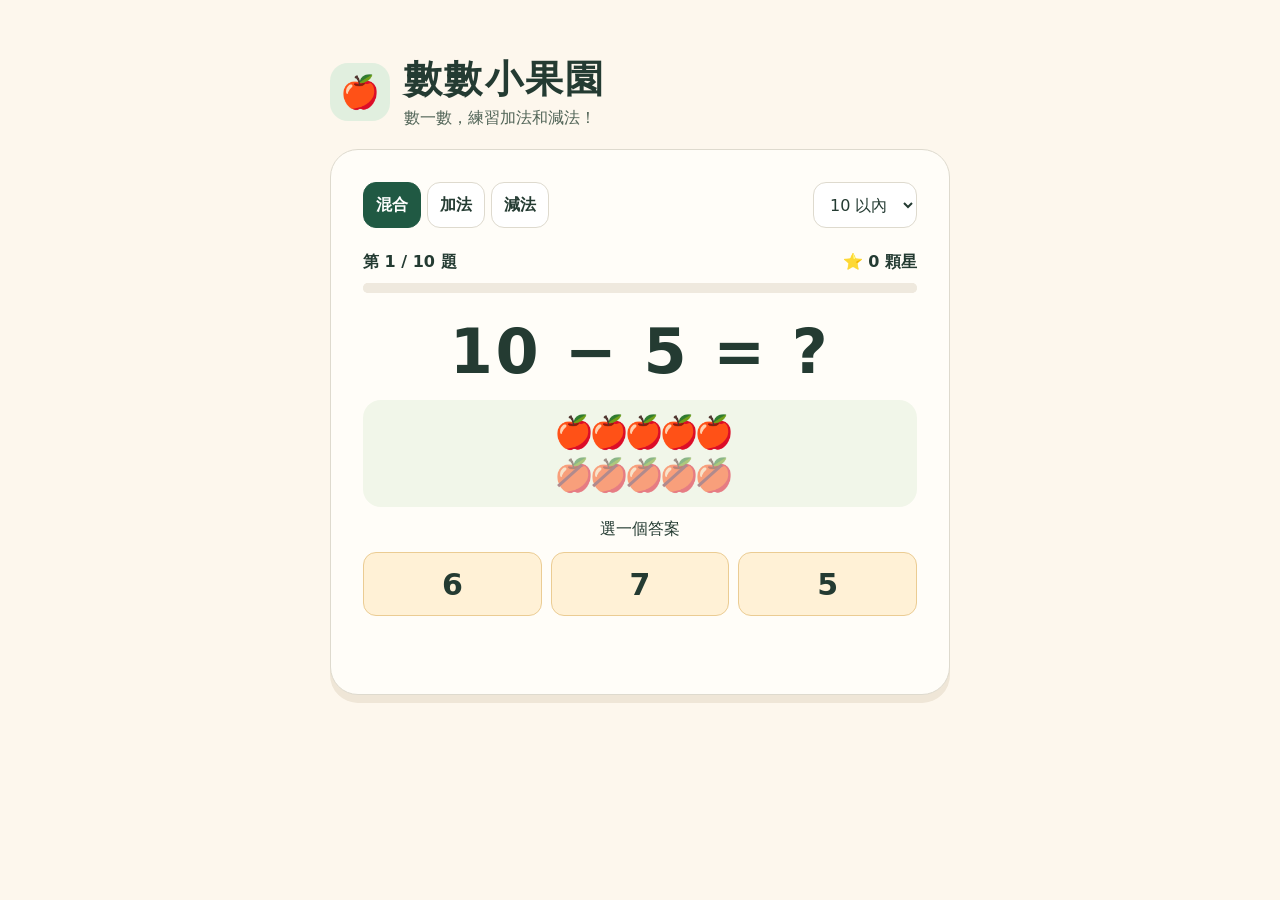
==== index.html @ 79a71873 "新增數數小果園加減法遊戲" ====
<!doctype html>
<html lang="zh-Hant">
<head>
<meta charset="utf-8">
<meta name="viewport" content="width=device-width, initial-scale=1">
<meta name="theme-color" content="#fdf7ed">
<title>數數小果園</title>
<style>
:root{color-scheme:light;--paper:#fdf7ed;--ink:#243b32;--green:#205943;--mint:#e1efdf;--line:#dedace;--gold:#ffcd74}
*{box-sizing:border-box}
body{margin:0;background:var(--paper);color:var(--ink);font-family:system-ui,"PingFang TC","Microsoft JhengHei",sans-serif}
main{width:min(100% - 28px,620px);margin:clamp(20px,6vh,62px) auto}
header{display:flex;align-items:center;gap:14px;margin-bottom:20px}
.logo{background:var(--mint);border-radius:18px;padding:10px;font-size:32px}
h1,h2,p{margin:0}
h1{font-size:clamp(26px,6vw,38px);letter-spacing:.06em}
header p{margin-top:3px;color:#526558}
.card{padding:clamp(17px,5vw,32px);border:1px solid var(--line);border-radius:28px;background:#fffdf8;box-shadow:0 8px 0 #efe6d7}
.controls,.status{display:flex;justify-content:space-between;align-items:center;flex-wrap:wrap;gap:10px}
.modes{display:flex;gap:6px}
button,select{font:inherit;color:inherit;min-height:46px;border:1px solid var(--line);border-radius:13px;background:white;padding:6px 12px}
button{cursor:pointer;font-weight:700;touch-action:manipulation}
button:focus-visible,select:focus-visible{outline:3px solid #916513;outline-offset:3px}
button[aria-pressed=true],.primary{background:var(--green);color:white;border-color:var(--green)}
.status{margin:24px 0 10px;font-weight:700}
progress{display:block;width:100%;height:10px;appearance:none;border:0;border-radius:20px;background:#efe9de}
progress::-webkit-progress-bar{border-radius:20px;background:#efe9de}
progress::-webkit-progress-value{border-radius:20px;background:var(--green)}
progress::-moz-progress-bar{border-radius:20px;background:var(--green)}
.play,.result{text-align:center;margin-top:22px}
h2{font-size:clamp(36px,10vw,62px);letter-spacing:.04em}
.fruit-board{display:flex;align-items:center;justify-content:center;gap:12px;min-height:100px;margin:12px 0;background:#f1f6e9;border-radius:18px;padding:12px}
.fruit-group{display:grid;grid-template-columns:repeat(5,minmax(0,1em));justify-content:center;gap:3px;font-size:clamp(18px,5vw,32px);line-height:1.25}
.fruit-group.add{display:flex;flex-wrap:wrap;max-width:5.5em}
.fruit{position:relative}
.removed{opacity:.52}
.removed::after{content:"";position:absolute;inset:48% 0 auto;height:3px;background:#76283b;transform:rotate(-42deg)}
.options{display:grid;grid-template-columns:repeat(3,1fr);gap:9px;margin-top:12px}
.options button{min-height:64px;font-size:30px;background:#fff1d6;border-color:#ebcc93}
.options button.wrong{background:#fbebeb;color:#843343}
.options button.right{background:var(--mint);color:var(--green);border-color:var(--green)}
.feedback{min-height:1.5em;margin:14px 0 8px;font-weight:700}
.primary{width:100%;min-height:50px}
.result p{margin:14px 0 22px}
[hidden]{display:none!important}
</style>
</head>
<body>
<main>
  <header>
    <span class="logo" aria-hidden="true">🍎</span>
    <div><h1>數數小果園</h1><p>數一數，練習加法和減法！</p></div>
  </header>
  <section class="card" aria-label="加減法練習">
    <div class="controls">
      <div class="modes" role="group" aria-label="題型">
        <button type="button" data-mode="mixed" aria-pressed="true">混合</button>
        <button type="button" data-mode="add" aria-pressed="false">加法</button>
        <button type="button" data-mode="subtract" aria-pressed="false">減法</button>
      </div>
      <select id="limit" aria-label="數字範圍"><option value="5">5 以內</option><option value="10" selected>10 以內</option></select>
    </div>
    <div class="status"><span id="round"></span><span id="stars"></span></div>
    <progress id="progress" max="10" value="0" aria-label="答題進度"></progress>
    <div class="play" id="play">
      <h2 id="equation" tabindex="-1"></h2>
      <div class="fruit-board" id="fruit-board" role="img"></div>
      <p id="instruction">選一個答案</p>
      <div class="options" id="options" role="group" aria-labelledby="instruction"></div>
      <p id="feedback" class="feedback" role="status"></p>
      <button type="button" id="next" class="primary" hidden>下一題</button>
    </div>
    <div class="result" id="result" hidden>
      <h2 id="result-title" tabindex="-1">闖關完成！</h2>
      <p id="summary"></p>
      <button type="button" id="restart" class="primary">再玩一次</button>
    </div>
    <noscript>請開啟 JavaScript，才能開始遊戲。</noscript>
  </section>
</main>
<script>
"use strict";

const roundSize = 10;
const ui = Object.fromEntries(
  ["limit", "round", "stars", "progress", "play", "equation", "fruit-board",
    "options", "feedback", "next", "result", "result-title", "summary", "restart"]
    .map(id => [id, document.getElementById(id)])
);
const modeButtons = document.querySelectorAll("[data-mode]");
let mode = "mixed";
let questions = [];
let index = 0;
let score = 0;
let answered = false;

function shuffle(items) {
  for (let i = items.length - 1; i > 0; i--) {
    const j = Math.floor(Math.random() * (i + 1));
    [items[i], items[j]] = [items[j], items[i]];
  }
  return items;
}

function newRound(focus = false) {
  const limit = Number(ui.limit.value);
  const additions = [];
  const subtractions = [];
  for (let a = 0; a <= limit; a++) {
    for (let b = 0; b <= limit; b++) {
      if (a + b <= limit) additions.push({a, b, sign: "+", answer: a + b});
      if (b <= a) subtractions.push({a, b, sign: "−", answer: a - b});
    }
  }
  shuffle(additions);
  shuffle(subtractions);
  if (mode === "mixed") {
    questions = shuffle([...additions.slice(0, 5), ...subtractions.slice(0, 5)]);
  } else {
    questions = (mode === "add" ? additions : subtractions).slice(0, roundSize);
  }
  index = 0;
  score = 0;
  ui.play.hidden = false;
  ui.result.hidden = true;
  showQuestion(focus);
}

function fruitGroup(count, removed = 0, isAdd = false) {
  const group = document.createElement("span");
  group.className = isAdd ? "fruit-group add" : "fruit-group";
  if (count === 0) {
    group.textContent = "0";
    return group;
  }
  for (let i = 0; i < count; i++) {
    const fruit = document.createElement("span");
    fruit.className = i >= count - removed ? "fruit removed" : "fruit";
    fruit.textContent = "🍎";
    group.append(fruit);
  }
  return group;
}

function showQuestion(focus) {
  const {a, b, sign, answer} = questions[index];
  const add = sign === "+";
  answered = false;
  ui.round.textContent = "第 " + (index + 1) + " / " + roundSize + " 題";
  ui.stars.textContent = "⭐ " + score + " 顆星";
  ui.progress.value = index;
  ui.equation.textContent = a + " " + sign + " " + b + " = ?";
  ui["fruit-board"].replaceChildren();
  if (add) {
    const plus = document.createElement("span");
    plus.textContent = "+";
    ui["fruit-board"].append(fruitGroup(a, 0, true), plus, fruitGroup(b, 0, true));
    ui["fruit-board"].setAttribute("aria-label", a + " 顆蘋果，再加 " + b + " 顆");
  } else {
    ui["fruit-board"].append(fruitGroup(a, b));
    ui["fruit-board"].setAttribute("aria-label", a + " 顆蘋果，劃掉 " + b + " 顆");
  }
  ui.options.replaceChildren();
  ui.feedback.textContent = "";
  ui.next.hidden = true;
  ui.next.textContent = index === roundSize - 1 ? "看結果" : "下一題";
  const candidates = Array.from({length: Number(ui.limit.value) + 1}, (_, n) => n)
    .filter(n => n !== answer);
  const choices = shuffle([answer, ...shuffle(candidates).slice(0, 2)]);
  for (const choice of choices) {
    const button = document.createElement("button");
    button.type = "button";
    button.textContent = choice;
    button.addEventListener("click", () => checkAnswer(button, choice === answer));
    ui.options.append(button);
  }
  if (focus) ui.equation.focus();
}

function checkAnswer(button, correct) {
  if (answered) return;
  if (!correct) {
    button.classList.add("wrong");
    button.disabled = true;
    ui.feedback.textContent = "再數一次蘋果，試試看！";
    ui.options.querySelector("button:not(:disabled)").focus();
    return;
  }
  answered = true;
  score++;
  button.classList.add("right");
  for (const option of ui.options.children) option.disabled = true;
  ui.stars.textContent = "⭐ " + score + " 顆星";
  ui.progress.value = score;
  ui.feedback.textContent = "答對了！得到一顆星 ⭐";
  ui.next.hidden = false;
  ui.next.focus();
}

ui.next.addEventListener("click", () => {
  index++;
  if (index < roundSize) {
    showQuestion(true);
    return;
  }
  ui.play.hidden = true;
  ui.result.hidden = false;
  ui.summary.textContent = "你完成了 " + roundSize + " 題，收集到 " + score + " 顆星！";
  ui["result-title"].focus();
});

for (const button of modeButtons) {
  button.addEventListener("click", () => {
    if (button.dataset.mode === mode) return;
    mode = button.dataset.mode;
    for (const item of modeButtons) {
      item.setAttribute("aria-pressed", String(item === button));
    }
    newRound();
  });
}
ui.limit.addEventListener("change", () => newRound());
ui.restart.addEventListener("click", () => newRound(true));
newRound();
</script>
</body>
</html>
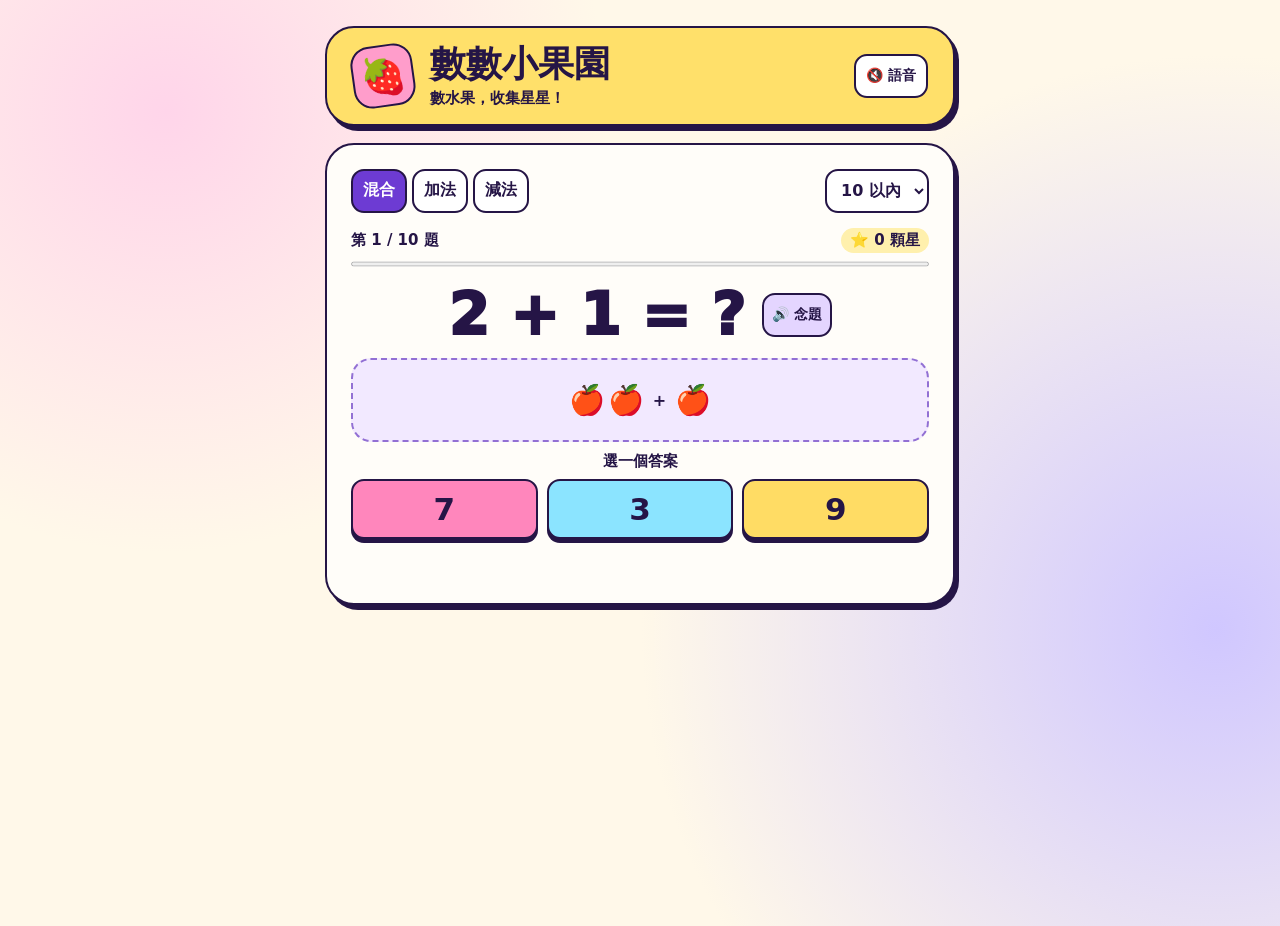
==== commit 75a05ac8: "更新數數小果園配色、動畫與台灣華語語音" ====
--- a/index.html
+++ b/index.html
@@ -3,53 +3,197 @@
 <head>
 <meta charset="utf-8">
 <meta name="viewport" content="width=device-width, initial-scale=1">
-<meta name="theme-color" content="#fdf7ed">
+<meta name="theme-color" content="#ffe06a">
 <title>數數小果園</title>
 <style>
-:root{color-scheme:light;--paper:#fdf7ed;--ink:#243b32;--green:#205943;--mint:#e1efdf;--line:#dedace;--gold:#ffcd74}
-*{box-sizing:border-box}
-body{margin:0;background:var(--paper);color:var(--ink);font-family:system-ui,"PingFang TC","Microsoft JhengHei",sans-serif}
-main{width:min(100% - 28px,620px);margin:clamp(20px,6vh,62px) auto}
-header{display:flex;align-items:center;gap:14px;margin-bottom:20px}
-.logo{background:var(--mint);border-radius:18px;padding:10px;font-size:32px}
-h1,h2,p{margin:0}
-h1{font-size:clamp(26px,6vw,38px);letter-spacing:.06em}
-header p{margin-top:3px;color:#526558}
-.card{padding:clamp(17px,5vw,32px);border:1px solid var(--line);border-radius:28px;background:#fffdf8;box-shadow:0 8px 0 #efe6d7}
-.controls,.status{display:flex;justify-content:space-between;align-items:center;flex-wrap:wrap;gap:10px}
-.modes{display:flex;gap:6px}
-button,select{font:inherit;color:inherit;min-height:46px;border:1px solid var(--line);border-radius:13px;background:white;padding:6px 12px}
-button{cursor:pointer;font-weight:700;touch-action:manipulation}
-button:focus-visible,select:focus-visible{outline:3px solid #916513;outline-offset:3px}
-button[aria-pressed=true],.primary{background:var(--green);color:white;border-color:var(--green)}
-.status{margin:24px 0 10px;font-weight:700}
-progress{display:block;width:100%;height:10px;appearance:none;border:0;border-radius:20px;background:#efe9de}
-progress::-webkit-progress-bar{border-radius:20px;background:#efe9de}
-progress::-webkit-progress-value{border-radius:20px;background:var(--green)}
-progress::-moz-progress-bar{border-radius:20px;background:var(--green)}
-.play,.result{text-align:center;margin-top:22px}
-h2{font-size:clamp(36px,10vw,62px);letter-spacing:.04em}
-.fruit-board{display:flex;align-items:center;justify-content:center;gap:12px;min-height:100px;margin:12px 0;background:#f1f6e9;border-radius:18px;padding:12px}
-.fruit-group{display:grid;grid-template-columns:repeat(5,minmax(0,1em));justify-content:center;gap:3px;font-size:clamp(18px,5vw,32px);line-height:1.25}
-.fruit-group.add{display:flex;flex-wrap:wrap;max-width:5.5em}
-.fruit{position:relative}
-.removed{opacity:.52}
-.removed::after{content:"";position:absolute;inset:48% 0 auto;height:3px;background:#76283b;transform:rotate(-42deg)}
-.options{display:grid;grid-template-columns:repeat(3,1fr);gap:9px;margin-top:12px}
-.options button{min-height:64px;font-size:30px;background:#fff1d6;border-color:#ebcc93}
-.options button.wrong{background:#fbebeb;color:#843343}
-.options button.right{background:var(--mint);color:var(--green);border-color:var(--green)}
-.feedback{min-height:1.5em;margin:14px 0 8px;font-weight:700}
-.primary{width:100%;min-height:50px}
-.result p{margin:14px 0 22px}
-[hidden]{display:none!important}
+:root {
+  color-scheme: light;
+  --ink: #251546;
+  --paper: #fff8e9;
+  --purple: #6d3bd3;
+  --pink: #ff86bc;
+  --yellow: #ffe06a;
+  --mint: #aef2bf;
+}
+* { box-sizing: border-box; }
+body {
+  margin: 0;
+  color: var(--ink);
+  font-family: ui-rounded, system-ui, "PingFang TC", "Microsoft JhengHei", sans-serif;
+  background:
+    radial-gradient(circle at 13% 12%, #ffd5ea 0, transparent 32%),
+    radial-gradient(circle at 95% 68%, #d0c7ff 0, transparent 42%),
+    var(--paper);
+  min-height: 100vh;
+}
+main { width: min(100% - 28px, 630px); margin: 26px auto 36px; }
+h1, h2, p { margin: 0; }
+.hero {
+  display: flex;
+  justify-content: space-between;
+  align-items: center;
+  gap: 10px;
+  border: 2px solid var(--ink);
+  border-radius: 29px;
+  padding: 16px clamp(13px, 4vw, 25px);
+  background: var(--yellow);
+  box-shadow: 4px 5px 0 var(--ink);
+  margin-bottom: 17px;
+}
+.hero-title { display: flex; align-items: center; gap: clamp(7px, 3vw, 16px); }
+.mascot {
+  display: grid;
+  place-items: center;
+  width: clamp(44px, 11vw, 62px);
+  aspect-ratio: 1;
+  background: #ff9dcb;
+  border: 2px solid var(--ink);
+  border-radius: 19px;
+  font-size: clamp(25px, 6vw, 37px);
+  transform: rotate(-8deg);
+}
+h1 { font-size: clamp(23px, 5.5vw, 36px); font-weight: 900; line-height: 1.13; }
+.hero p { margin-top: 4px; font-size: clamp(12px, 2.9vw, 15px); font-weight: 650; }
+.card {
+  position: relative;
+  padding: clamp(13px, 4vw, 24px);
+  border: 2px solid var(--ink);
+  border-radius: 29px;
+  background: #fffdf9;
+  box-shadow: 4px 5px 0 var(--ink);
+}
+.controls, .status {
+  display: flex;
+  align-items: center;
+  justify-content: space-between;
+  gap: 8px;
+  flex-wrap: wrap;
+}
+.modes { display: flex; gap: 5px; }
+button, select {
+  font: inherit;
+  color: inherit;
+  min-height: 44px;
+  border: 2px solid var(--ink);
+  border-radius: 13px;
+  background: #fff;
+  padding: 5px 10px;
+  font-weight: 800;
+}
+button { cursor: pointer; touch-action: manipulation; }
+button:not(:disabled):active { transform: translateY(2px); }
+button:focus-visible, select:focus-visible, [tabindex="-1"]:focus-visible {
+  outline: 3px dashed var(--purple);
+  outline-offset: 4px;
+}
+button[aria-pressed="true"], .primary { background: var(--purple); color: #fff; }
+.voice { background: #fff; flex: none; font-size: 14px; }
+.voice[aria-pressed="true"] { background: var(--mint); color: var(--ink); }
+.status { margin: 15px 0 6px; font-weight: 800; font-size: 15px; }
+#stars { padding: 3px 9px; border-radius: 999px; background: #fff0ad; }
+progress { display: block; width: 100%; height: 10px; accent-color: var(--purple); }
+progress::-webkit-progress-bar { background: #ede2ff; border-radius: 20px; }
+progress::-webkit-progress-value { background: #8153ef; border-radius: 20px; }
+progress::-moz-progress-bar { background: #8153ef; border-radius: 20px; }
+.play, .result { text-align: center; margin-top: 13px; }
+.prompt {
+  display: flex;
+  align-items: center;
+  justify-content: center;
+  gap: clamp(6px, 3vw, 17px);
+}
+h2 { font-size: clamp(37px, 10vw, 59px); font-weight: 950; line-height: 1.13; }
+#hear { background: #e4d5ff; font-size: 14px; padding-inline: 8px; }
+.fruit-board {
+  display: flex;
+  align-items: center;
+  justify-content: center;
+  gap: 9px;
+  min-height: 84px;
+  margin: 10px 0;
+  border: 2px dashed #9270d4;
+  border-radius: 20px;
+  padding: 8px;
+  background: #f2e9ff;
+  font-weight: 850;
+}
+.fruit-group {
+  display: grid;
+  grid-template-columns: repeat(5, minmax(0, 1em));
+  justify-content: center;
+  gap: 3px;
+  font-size: clamp(18px, 5vw, 29px);
+  line-height: 1.2;
+}
+.fruit-group.add { display: flex; flex-wrap: wrap; max-width: 5.5em; }
+.fruit { position: relative; }
+.removed { opacity: .55; }
+.removed::after {
+  content: "";
+  position: absolute;
+  inset: 48% 0 auto;
+  height: 3px;
+  background: #75244a;
+  transform: rotate(-42deg);
+}
+#instruction { font-size: 15px; font-weight: 750; }
+.options { display: grid; grid-template-columns: repeat(3, 1fr); gap: 9px; margin-top: 8px; }
+.options button {
+  min-height: 60px;
+  font-size: 31px;
+  background: var(--pink);
+  box-shadow: 0 4px 0 var(--ink);
+}
+.options button:nth-child(2) { background: #8be4ff; }
+.options button:nth-child(3) { background: #ffdc64; }
+.options button.wrong { background: #f2e9f2; color: #654a67; box-shadow: none; }
+.options button.right { background: #a0f6b2; animation: bounce .42s ease-out; }
+.feedback { min-height: 1.45em; margin: 12px 0 6px; font-size: 15px; font-weight: 800; }
+.primary { width: 100%; min-height: 48px; font-size: 17px; box-shadow: 0 3px 0 var(--ink); }
+.voice-status { margin-top: 7px; font-size: 13px; text-align: center; }
+.result { padding: 14px 0 0; }
+.result-icon { font-size: 54px; display: block; margin-bottom: 8px; }
+.result p { margin: 10px 0 16px; font-weight: 750; }
+.confetti { position: absolute; inset: 0; overflow: hidden; pointer-events: none; border-radius: inherit; }
+.confetti i {
+  position: absolute;
+  top: 70%;
+  left: 50%;
+  width: 9px;
+  height: 13px;
+  border-radius: 3px;
+  background: var(--color);
+  opacity: 0;
+  animation: toss .72s ease-out forwards;
+}
+@keyframes toss {
+  15% { opacity: 1; }
+  100% { transform: translate(var(--x), var(--y)) rotate(var(--spin)); opacity: 0; }
+}
+@keyframes bounce {
+  35% { transform: translateY(-7px) scale(1.07); }
+  100% { transform: none; }
+}
+@media (max-width: 370px) {
+  main { width: calc(100% - 20px); margin-top: 14px; }
+  .hero { padding: 13px 9px; }
+  .voice { padding-inline: 6px; font-size: 13px; }
+  .controls button, .controls select { padding-inline: 7px; }
+}
+@media (prefers-reduced-motion: reduce) {
+  *, *::before, *::after { animation-duration: 0s !important; }
+}
+[hidden] { display: none !important; }
 </style>
 </head>
 <body>
 <main>
-  <header>
-    <span class="logo" aria-hidden="true">🍎</span>
-    <div><h1>數數小果園</h1><p>數一數，練習加法和減法！</p></div>
+  <header class="hero">
+    <div class="hero-title">
+      <span class="mascot" aria-hidden="true">🍓</span>
+      <div><h1>數數小果園</h1><p>數水果，收集星星！</p></div>
+    </div>
+    <button type="button" id="voice" class="voice" aria-label="語音" aria-pressed="false">🔇 語音</button>
   </header>
   <section class="card" aria-label="加減法練習">
     <div class="controls">
@@ -63,7 +207,10 @@
     <div class="status"><span id="round"></span><span id="stars"></span></div>
     <progress id="progress" max="10" value="0" aria-label="答題進度"></progress>
     <div class="play" id="play">
-      <h2 id="equation" tabindex="-1"></h2>
+      <div class="prompt">
+        <h2 id="equation" tabindex="-1"></h2>
+        <button type="button" id="hear">🔊 念題</button>
+      </div>
       <div class="fruit-board" id="fruit-board" role="img"></div>
       <p id="instruction">選一個答案</p>
       <div class="options" id="options" role="group" aria-labelledby="instruction"></div>
@@ -71,10 +218,13 @@
       <button type="button" id="next" class="primary" hidden>下一題</button>
     </div>
     <div class="result" id="result" hidden>
+      <span class="result-icon" aria-hidden="true">🏆</span>
       <h2 id="result-title" tabindex="-1">闖關完成！</h2>
       <p id="summary"></p>
       <button type="button" id="restart" class="primary">再玩一次</button>
     </div>
+    <div id="confetti" class="confetti" aria-hidden="true"></div>
+    <p id="voice-status" class="voice-status" role="status" hidden></p>
     <noscript>請開啟 JavaScript，才能開始遊戲。</noscript>
   </section>
 </main>
@@ -84,7 +234,8 @@
 const roundSize = 10;
 const ui = Object.fromEntries(
   ["limit", "round", "stars", "progress", "play", "equation", "fruit-board",
-    "options", "feedback", "next", "result", "result-title", "summary", "restart"]
+    "options", "feedback", "next", "result", "result-title", "summary", "restart",
+    "voice", "hear", "confetti", "voice-status"]
     .map(id => [id, document.getElementById(id)])
 );
 const modeButtons = document.querySelectorAll("[data-mode]");
@@ -93,6 +244,83 @@
 let index = 0;
 let score = 0;
 let answered = false;
+let voiceEnabled = false;
+const speech = window.speechSynthesis;
+const fruitTypes = [
+  {symbol: "🍎", name: "蘋果"},
+  {symbol: "🍓", name: "草莓"},
+  {symbol: "🍊", name: "橘子"},
+  {symbol: "🍒", name: "櫻桃"},
+  {symbol: "🍐", name: "梨子"}
+];
+const cheers = [
+  "答對了！得到一顆星！",
+  "好棒喔！又多一顆星！",
+  "你數對了！送你一顆星！"
+];
+
+function taiwanVoice() {
+  const voices = speech.getVoices().filter(voice => /^zh[-_]tw$/i.test(voice.lang));
+  const femaleNames = /meijia|mei.?jia|hsiao.?chen|hsiao.?yu|yating|google.*台灣|美佳|曉臻|曉辰|曉雨|雅婷|hanhan|涵涵|ting.?ting/i;
+  return voices.find(voice => femaleNames.test(voice.name)) ||
+    voices.find(voice => /female|女聲/i.test(voice.name)) ||
+    voices[0];
+}
+
+function voiceUnavailable() {
+  ui["voice-status"].textContent = "這台裝置目前無法播放語音。";
+  ui["voice-status"].hidden = false;
+}
+
+function speak(text) {
+  if (!voiceEnabled) return;
+  if (!speech || !window.SpeechSynthesisUtterance) {
+    voiceUnavailable();
+    return;
+  }
+  ui["voice-status"].hidden = true;
+  speech.cancel();
+  const utterance = new SpeechSynthesisUtterance(text);
+  const voice = taiwanVoice();
+  utterance.lang = "zh-TW";
+  if (voice) utterance.voice = voice;
+  utterance.rate = 0.84;
+  utterance.pitch = 1.08;
+  utterance.onerror = event => {
+    if (!["canceled", "interrupted"].includes(event.error)) voiceUnavailable();
+  };
+  speech.speak(utterance);
+}
+
+function setVoice(enabled) {
+  voiceEnabled = enabled;
+  ui.voice.setAttribute("aria-pressed", String(enabled));
+  ui.voice.textContent = enabled ? "🔊 語音" : "🔇 語音";
+  if (!enabled) {
+    ui["voice-status"].hidden = true;
+    speech?.cancel();
+  }
+}
+
+function readQuestion() {
+  const {a, b, sign} = questions[index];
+  const operation = sign === "+" ? "加" : "減";
+  speak(a + " " + operation + " " + b + "，等於多少？");
+}
+
+function celebrate() {
+  if (window.matchMedia("(prefers-reduced-motion: reduce)").matches) return;
+  const colors = ["#fc66a4", "#25bfed", "#ffd940", "#a06bff", "#55d781"];
+  const pieces = Array.from({length: 16}, (_, i) => {
+    const piece = document.createElement("i");
+    piece.style.setProperty("--color", colors[i % colors.length]);
+    piece.style.setProperty("--x", ((i - 7.5) * 23) + "px");
+    piece.style.setProperty("--y", (-70 - Math.random() * 175) + "px");
+    piece.style.setProperty("--spin", (i * 50) + "deg");
+    return piece;
+  });
+  ui.confetti.replaceChildren(...pieces);
+}
 
 function shuffle(items) {
   for (let i = items.length - 1; i > 0; i--) {
@@ -124,9 +352,10 @@
   ui.play.hidden = false;
   ui.result.hidden = true;
   showQuestion(focus);
-}
-
-function fruitGroup(count, removed = 0, isAdd = false) {
+  readQuestion();
+}
+
+function fruitGroup(fruitType, count, removed = 0, isAdd = false) {
   const group = document.createElement("span");
   group.className = isAdd ? "fruit-group add" : "fruit-group";
   if (count === 0) {
@@ -136,7 +365,7 @@
   for (let i = 0; i < count; i++) {
     const fruit = document.createElement("span");
     fruit.className = i >= count - removed ? "fruit removed" : "fruit";
-    fruit.textContent = "🍎";
+    fruit.textContent = fruitType.symbol;
     group.append(fruit);
   }
   return group;
@@ -145,7 +374,9 @@
 function showQuestion(focus) {
   const {a, b, sign, answer} = questions[index];
   const add = sign === "+";
+  const fruit = fruitTypes[index % fruitTypes.length];
   answered = false;
+  ui.confetti.replaceChildren();
   ui.round.textContent = "第 " + (index + 1) + " / " + roundSize + " 題";
   ui.stars.textContent = "⭐ " + score + " 顆星";
   ui.progress.value = index;
@@ -154,11 +385,11 @@
   if (add) {
     const plus = document.createElement("span");
     plus.textContent = "+";
-    ui["fruit-board"].append(fruitGroup(a, 0, true), plus, fruitGroup(b, 0, true));
-    ui["fruit-board"].setAttribute("aria-label", a + " 顆蘋果，再加 " + b + " 顆");
+    ui["fruit-board"].append(fruitGroup(fruit, a, 0, true), plus, fruitGroup(fruit, b, 0, true));
+    ui["fruit-board"].setAttribute("aria-label", a + " 顆" + fruit.name + "，再加 " + b + " 顆");
   } else {
-    ui["fruit-board"].append(fruitGroup(a, b));
-    ui["fruit-board"].setAttribute("aria-label", a + " 顆蘋果，劃掉 " + b + " 顆");
+    ui["fruit-board"].append(fruitGroup(fruit, a, b));
+    ui["fruit-board"].setAttribute("aria-label", a + " 顆" + fruit.name + "，劃掉 " + b + " 顆");
   }
   ui.options.replaceChildren();
   ui.feedback.textContent = "";
@@ -182,7 +413,8 @@
   if (!correct) {
     button.classList.add("wrong");
     button.disabled = true;
-    ui.feedback.textContent = "再數一次蘋果，試試看！";
+    ui.feedback.textContent = "再數一次水果，試試看！";
+    speak("別急，再數一次水果，試試看！");
     ui.options.querySelector("button:not(:disabled)").focus();
     return;
   }
@@ -192,7 +424,10 @@
   for (const option of ui.options.children) option.disabled = true;
   ui.stars.textContent = "⭐ " + score + " 顆星";
   ui.progress.value = score;
-  ui.feedback.textContent = "答對了！得到一顆星 ⭐";
+  const cheer = cheers[(score - 1) % cheers.length];
+  ui.feedback.textContent = cheer + " ⭐";
+  celebrate();
+  speak(cheer);
   ui.next.hidden = false;
   ui.next.focus();
 }
@@ -201,12 +436,25 @@
   index++;
   if (index < roundSize) {
     showQuestion(true);
+    readQuestion();
     return;
   }
   ui.play.hidden = true;
   ui.result.hidden = false;
   ui.summary.textContent = "你完成了 " + roundSize + " 題，收集到 " + score + " 顆星！";
   ui["result-title"].focus();
+  celebrate();
+  speak("闖關完成！你收集到十顆星，太棒了！");
+});
+
+ui.voice.addEventListener("click", () => {
+  setVoice(!voiceEnabled);
+  if (ui.result.hidden && !answered) readQuestion();
+  else if (voiceEnabled) speak(ui.result.hidden ? "答對了！" : "闖關完成！");
+});
+ui.hear.addEventListener("click", () => {
+  setVoice(true);
+  readQuestion();
 });
 
 for (const button of modeButtons) {
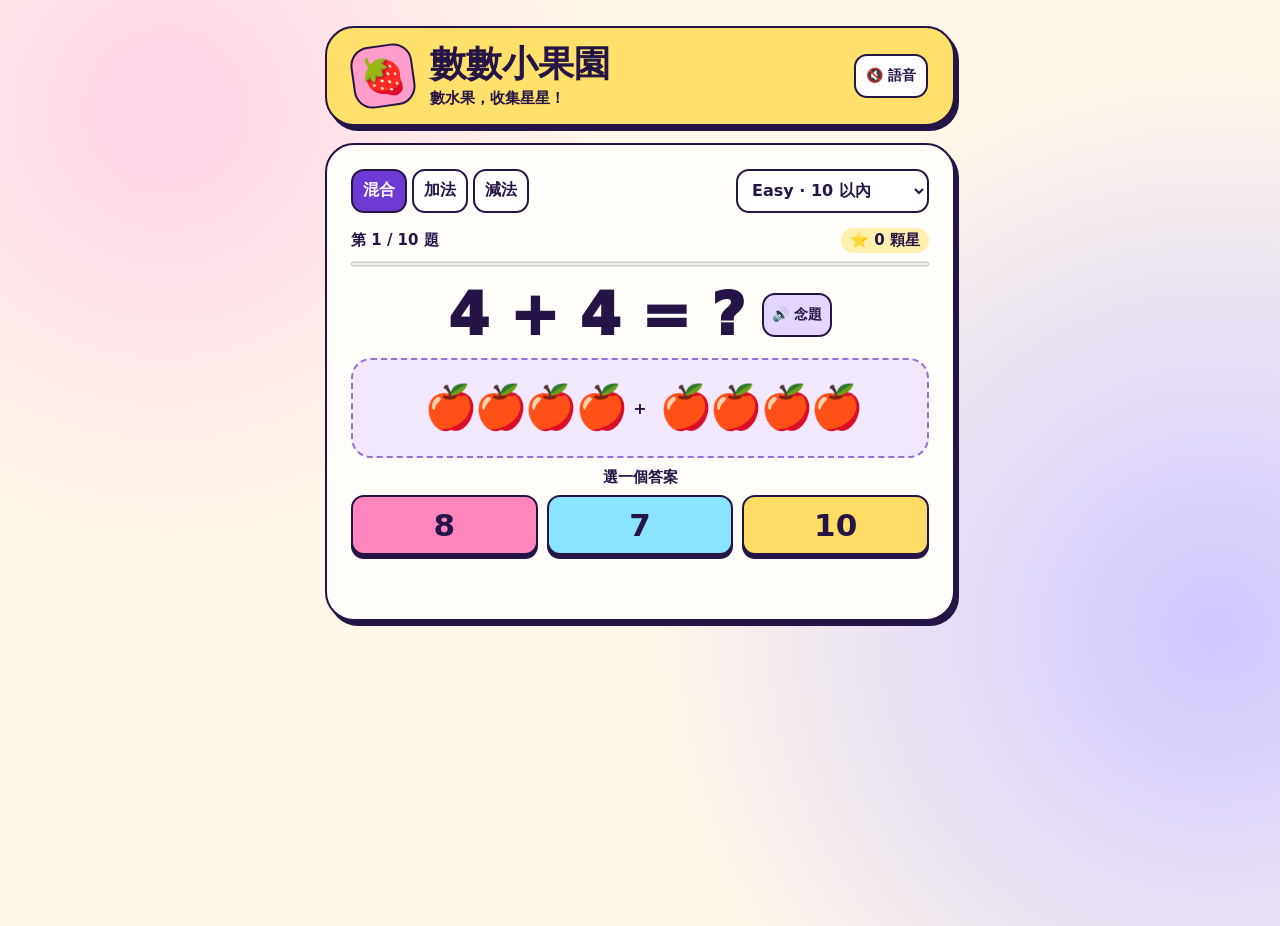
==== commit 6afe1c16: "放大水果並加入 Easy、Medium、Hard 難度" ====
--- a/index.html
+++ b/index.html
@@ -108,8 +108,8 @@
   display: flex;
   align-items: center;
   justify-content: center;
-  gap: 9px;
-  min-height: 84px;
+  gap: clamp(5px, 2vw, 12px);
+  min-height: 100px;
   margin: 10px 0;
   border: 2px dashed #9270d4;
   border-radius: 20px;
@@ -118,14 +118,37 @@
   font-weight: 850;
 }
 .fruit-group {
-  display: grid;
-  grid-template-columns: repeat(5, minmax(0, 1em));
+  display: flex;
+  flex-wrap: wrap;
   justify-content: center;
+  gap: 4px;
+  max-width: min(100%, 9.1em);
+  font-size: clamp(26px, 6.6vw, 43px);
+  line-height: 1.16;
+}
+.fruit-group.add { max-width: min(45%, 5.65em); }
+.fruit { display: inline-block; text-align: center; width: 1.08em; }
+.fruit-box {
+  position: relative;
+  display: inline-flex;
+  align-items: center;
   gap: 3px;
-  font-size: clamp(18px, 5vw, 29px);
-  line-height: 1.2;
-}
-.fruit-group.add { display: flex; flex-wrap: wrap; max-width: 5.5em; }
+  align-self: center;
+  padding: 3px 5px;
+  border: 2px solid #b180d5;
+  border-radius: 10px;
+  background: #fffdf9;
+  font-size: .67em;
+}
+.fruit-box small { font-size: .6em; white-space: nowrap; }
+.fruit-box .remaining {
+  color: #642052;
+  background: #ffd2e7;
+  border-radius: 4px;
+  padding: 1px 3px;
+}
+.fruit-box.removed { width: auto; }
+.visual-hint { margin: -3px 0 8px; font-size: 13px; font-weight: 700; }
 .fruit { position: relative; }
 .removed { opacity: .55; }
 .removed::after {
@@ -202,7 +225,11 @@
         <button type="button" data-mode="add" aria-pressed="false">加法</button>
         <button type="button" data-mode="subtract" aria-pressed="false">減法</button>
       </div>
-      <select id="limit" aria-label="數字範圍"><option value="5">5 以內</option><option value="10" selected>10 以內</option></select>
+      <select id="limit" aria-label="遊戲難度">
+        <option value="10" selected>Easy · 10 以內</option>
+        <option value="20">Medium · 20 以內</option>
+        <option value="100">Hard · 100 以內</option>
+      </select>
     </div>
     <div class="status"><span id="round"></span><span id="stars"></span></div>
     <progress id="progress" max="10" value="0" aria-label="答題進度"></progress>
@@ -212,6 +239,7 @@
         <button type="button" id="hear">🔊 念題</button>
       </div>
       <div class="fruit-board" id="fruit-board" role="img"></div>
+      <p id="visual-hint" class="visual-hint" hidden>每盒有 10 顆水果</p>
       <p id="instruction">選一個答案</p>
       <div class="options" id="options" role="group" aria-labelledby="instruction"></div>
       <p id="feedback" class="feedback" role="status"></p>
@@ -235,7 +263,7 @@
 const ui = Object.fromEntries(
   ["limit", "round", "stars", "progress", "play", "equation", "fruit-board",
     "options", "feedback", "next", "result", "result-title", "summary", "restart",
-    "voice", "hear", "confetti", "voice-status"]
+    "voice", "hear", "confetti", "voice-status", "visual-hint"]
     .map(id => [id, document.getElementById(id)])
 );
 const modeButtons = document.querySelectorAll("[data-mode]");
@@ -355,16 +383,36 @@
   readQuestion();
 }
 
-function fruitGroup(fruitType, count, removed = 0, isAdd = false) {
+function fruitGroup(fruitType, count, removed, grouped, isAdd = false) {
   const group = document.createElement("span");
   group.className = isAdd ? "fruit-group add" : "fruit-group";
   if (count === 0) {
     group.textContent = "0";
     return group;
   }
-  for (let i = 0; i < count; i++) {
+
+  const kept = count - removed;
+  const boxes = grouped ? Math.floor(count / 10) : 0;
+  for (let i = 0; i < boxes; i++) {
+    const box = document.createElement("span");
+    box.className = "fruit-box";
+    box.textContent = fruitType.symbol;
+    const label = document.createElement("small");
+    const keptInBox = Math.max(0, Math.min(10, kept - i * 10));
+    if (keptInBox === 0) box.classList.add("removed");
+    if (keptInBox > 0 && keptInBox < 10) {
+      label.className = "remaining";
+      label.textContent = "剩 " + keptInBox;
+    } else {
+      label.textContent = "×10";
+    }
+    box.append(label);
+    group.append(box);
+  }
+
+  for (let i = boxes * 10; i < count; i++) {
     const fruit = document.createElement("span");
-    fruit.className = i >= count - removed ? "fruit removed" : "fruit";
+    fruit.className = i >= kept ? "fruit removed" : "fruit";
     fruit.textContent = fruitType.symbol;
     group.append(fruit);
   }
@@ -375,6 +423,9 @@
   const {a, b, sign, answer} = questions[index];
   const add = sign === "+";
   const fruit = fruitTypes[index % fruitTypes.length];
+  const limit = Number(ui.limit.value);
+  const grouped = limit === 100;
+  ui["visual-hint"].hidden = !grouped;
   answered = false;
   ui.confetti.replaceChildren();
   ui.round.textContent = "第 " + (index + 1) + " / " + roundSize + " 題";
@@ -385,18 +436,19 @@
   if (add) {
     const plus = document.createElement("span");
     plus.textContent = "+";
-    ui["fruit-board"].append(fruitGroup(fruit, a, 0, true), plus, fruitGroup(fruit, b, 0, true));
+    ui["fruit-board"].append(fruitGroup(fruit, a, 0, grouped, true), plus, fruitGroup(fruit, b, 0, grouped, true));
     ui["fruit-board"].setAttribute("aria-label", a + " 顆" + fruit.name + "，再加 " + b + " 顆");
   } else {
-    ui["fruit-board"].append(fruitGroup(fruit, a, b));
+    ui["fruit-board"].append(fruitGroup(fruit, a, b, grouped));
     ui["fruit-board"].setAttribute("aria-label", a + " 顆" + fruit.name + "，劃掉 " + b + " 顆");
   }
   ui.options.replaceChildren();
   ui.feedback.textContent = "";
   ui.next.hidden = true;
   ui.next.textContent = index === roundSize - 1 ? "看結果" : "下一題";
-  const candidates = Array.from({length: Number(ui.limit.value) + 1}, (_, n) => n)
-    .filter(n => n !== answer);
+  const candidates = [-10, -5, -3, -2, -1, 1, 2, 3, 5, 10]
+    .map(offset => answer + offset)
+    .filter(choice => choice >= 0 && choice <= limit);
   const choices = shuffle([answer, ...shuffle(candidates).slice(0, 2)]);
   for (const choice of choices) {
     const button = document.createElement("button");
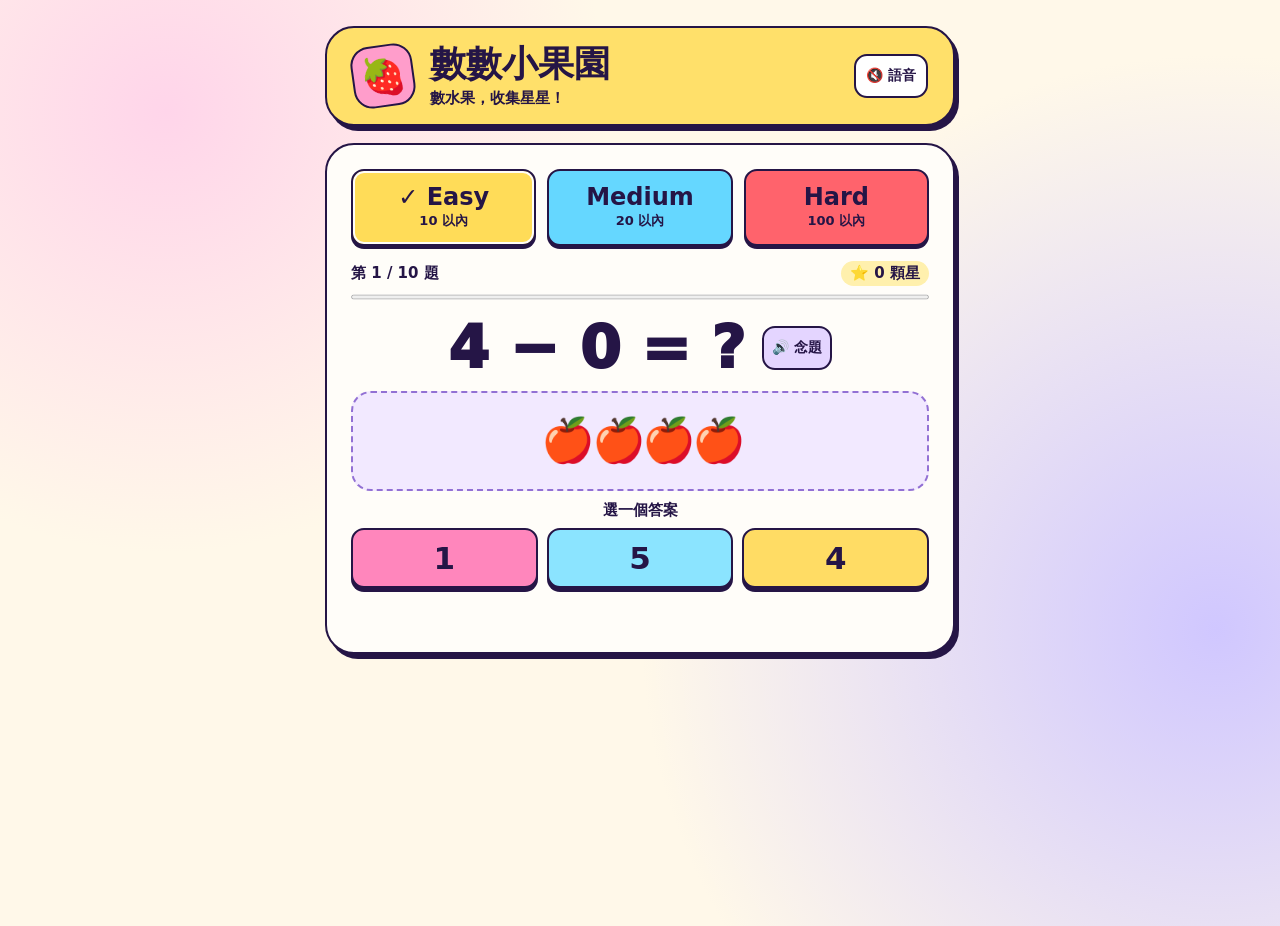
==== commit 34abf89c: "加入自動換題與三色難度按鈕" ====
--- a/index.html
+++ b/index.html
@@ -62,15 +62,14 @@
   background: #fffdf9;
   box-shadow: 4px 5px 0 var(--ink);
 }
-.controls, .status {
+.status {
   display: flex;
   align-items: center;
   justify-content: space-between;
   gap: 8px;
   flex-wrap: wrap;
 }
-.modes { display: flex; gap: 5px; }
-button, select {
+button {
   font: inherit;
   color: inherit;
   min-height: 44px;
@@ -82,11 +81,31 @@
 }
 button { cursor: pointer; touch-action: manipulation; }
 button:not(:disabled):active { transform: translateY(2px); }
-button:focus-visible, select:focus-visible, [tabindex="-1"]:focus-visible {
+button:focus-visible, [tabindex="-1"]:focus-visible {
   outline: 3px dashed var(--purple);
   outline-offset: 4px;
 }
-button[aria-pressed="true"], .primary { background: var(--purple); color: #fff; }
+.primary { background: var(--purple); color: #fff; }
+.difficulties {
+  display: grid;
+  grid-template-columns: repeat(3, minmax(0, 1fr));
+  gap: clamp(5px, 2vw, 11px);
+}
+.difficulty {
+  display: grid;
+  align-content: center;
+  gap: 1px;
+  min-height: clamp(63px, 11vw, 77px);
+  padding: 5px 2px;
+  box-shadow: 0 3px 0 var(--ink);
+}
+.difficulty strong { font-size: clamp(15px, 4vw, 24px); line-height: 1.15; }
+.difficulty small { font-size: clamp(11px, 2.8vw, 13px); }
+.difficulty[data-limit="10"] { background: #ffdc58; }
+.difficulty[data-limit="20"] { background: #65d7ff; }
+.difficulty[data-limit="100"] { background: #ff636c; }
+.difficulty[aria-pressed="true"] { box-shadow: inset 0 0 0 2px #fffdf9, 0 3px 0 var(--ink); }
+.difficulty[aria-pressed="true"] strong::before { content: "✓ "; }
 .voice { background: #fff; flex: none; font-size: 14px; }
 .voice[aria-pressed="true"] { background: var(--mint); color: var(--ink); }
 .status { margin: 15px 0 6px; font-weight: 800; font-size: 15px; }
@@ -100,6 +119,7 @@
   display: flex;
   align-items: center;
   justify-content: center;
+  flex-wrap: wrap;
   gap: clamp(6px, 3vw, 17px);
 }
 h2 { font-size: clamp(37px, 10vw, 59px); font-weight: 950; line-height: 1.13; }
@@ -201,7 +221,6 @@
   main { width: calc(100% - 20px); margin-top: 14px; }
   .hero { padding: 13px 9px; }
   .voice { padding-inline: 6px; font-size: 13px; }
-  .controls button, .controls select { padding-inline: 7px; }
 }
 @media (prefers-reduced-motion: reduce) {
   *, *::before, *::after { animation-duration: 0s !important; }
@@ -219,17 +238,16 @@
     <button type="button" id="voice" class="voice" aria-label="語音" aria-pressed="false">🔇 語音</button>
   </header>
   <section class="card" aria-label="加減法練習">
-    <div class="controls">
-      <div class="modes" role="group" aria-label="題型">
-        <button type="button" data-mode="mixed" aria-pressed="true">混合</button>
-        <button type="button" data-mode="add" aria-pressed="false">加法</button>
-        <button type="button" data-mode="subtract" aria-pressed="false">減法</button>
-      </div>
-      <select id="limit" aria-label="遊戲難度">
-        <option value="10" selected>Easy · 10 以內</option>
-        <option value="20">Medium · 20 以內</option>
-        <option value="100">Hard · 100 以內</option>
-      </select>
+    <div class="difficulties" role="group" aria-label="遊戲難度">
+      <button type="button" class="difficulty" data-limit="10" aria-pressed="true">
+        <strong>Easy</strong><small>10 以內</small>
+      </button>
+      <button type="button" class="difficulty" data-limit="20" aria-pressed="false">
+        <strong>Medium</strong><small>20 以內</small>
+      </button>
+      <button type="button" class="difficulty" data-limit="100" aria-pressed="false">
+        <strong>Hard</strong><small>100 以內</small>
+      </button>
     </div>
     <div class="status"><span id="round"></span><span id="stars"></span></div>
     <progress id="progress" max="10" value="0" aria-label="答題進度"></progress>
@@ -243,7 +261,6 @@
       <p id="instruction">選一個答案</p>
       <div class="options" id="options" role="group" aria-labelledby="instruction"></div>
       <p id="feedback" class="feedback" role="status"></p>
-      <button type="button" id="next" class="primary" hidden>下一題</button>
     </div>
     <div class="result" id="result" hidden>
       <span class="result-icon" aria-hidden="true">🏆</span>
@@ -260,14 +277,16 @@
 "use strict";
 
 const roundSize = 10;
+const answerPauseMs = 2200;
 const ui = Object.fromEntries(
-  ["limit", "round", "stars", "progress", "play", "equation", "fruit-board",
-    "options", "feedback", "next", "result", "result-title", "summary", "restart",
+  ["round", "stars", "progress", "play", "equation", "fruit-board",
+    "options", "feedback", "result", "result-title", "summary", "restart",
     "voice", "hear", "confetti", "voice-status", "visual-hint"]
     .map(id => [id, document.getElementById(id)])
 );
-const modeButtons = document.querySelectorAll("[data-mode]");
-let mode = "mixed";
+const difficultyButtons = document.querySelectorAll("[data-limit]");
+let limit = 10;
+let nextQuestionTimer;
 let questions = [];
 let index = 0;
 let score = 0;
@@ -359,7 +378,7 @@
 }
 
 function newRound(focus = false) {
-  const limit = Number(ui.limit.value);
+  clearTimeout(nextQuestionTimer);
   const additions = [];
   const subtractions = [];
   for (let a = 0; a <= limit; a++) {
@@ -370,11 +389,8 @@
   }
   shuffle(additions);
   shuffle(subtractions);
-  if (mode === "mixed") {
-    questions = shuffle([...additions.slice(0, 5), ...subtractions.slice(0, 5)]);
-  } else {
-    questions = (mode === "add" ? additions : subtractions).slice(0, roundSize);
-  }
+  const half = roundSize / 2;
+  questions = shuffle([...additions.slice(0, half), ...subtractions.slice(0, half)]);
   index = 0;
   score = 0;
   ui.play.hidden = false;
@@ -423,7 +439,6 @@
   const {a, b, sign, answer} = questions[index];
   const add = sign === "+";
   const fruit = fruitTypes[index % fruitTypes.length];
-  const limit = Number(ui.limit.value);
   const grouped = limit === 100;
   ui["visual-hint"].hidden = !grouped;
   answered = false;
@@ -444,8 +459,6 @@
   }
   ui.options.replaceChildren();
   ui.feedback.textContent = "";
-  ui.next.hidden = true;
-  ui.next.textContent = index === roundSize - 1 ? "看結果" : "下一題";
   const candidates = [-10, -5, -3, -2, -1, 1, 2, 3, 5, 10]
     .map(offset => answer + offset)
     .filter(choice => choice >= 0 && choice <= limit);
@@ -480,11 +493,10 @@
   ui.feedback.textContent = cheer + " ⭐";
   celebrate();
   speak(cheer);
-  ui.next.hidden = false;
-  ui.next.focus();
-}
-
-ui.next.addEventListener("click", () => {
+  nextQuestionTimer = setTimeout(advanceQuestion, answerPauseMs);
+}
+
+function advanceQuestion() {
   index++;
   if (index < roundSize) {
     showQuestion(true);
@@ -497,7 +509,7 @@
   ui["result-title"].focus();
   celebrate();
   speak("闖關完成！你收集到十顆星，太棒了！");
-});
+}
 
 ui.voice.addEventListener("click", () => {
   setVoice(!voiceEnabled);
@@ -509,17 +521,17 @@
   readQuestion();
 });
 
-for (const button of modeButtons) {
+for (const button of difficultyButtons) {
   button.addEventListener("click", () => {
-    if (button.dataset.mode === mode) return;
-    mode = button.dataset.mode;
-    for (const item of modeButtons) {
+    const selectedLimit = Number(button.dataset.limit);
+    if (selectedLimit === limit) return;
+    limit = selectedLimit;
+    for (const item of difficultyButtons) {
       item.setAttribute("aria-pressed", String(item === button));
     }
     newRound();
   });
 }
-ui.limit.addEventListener("change", () => newRound());
 ui.restart.addEventListener("click", () => newRound(true));
 newRound();
 </script>
